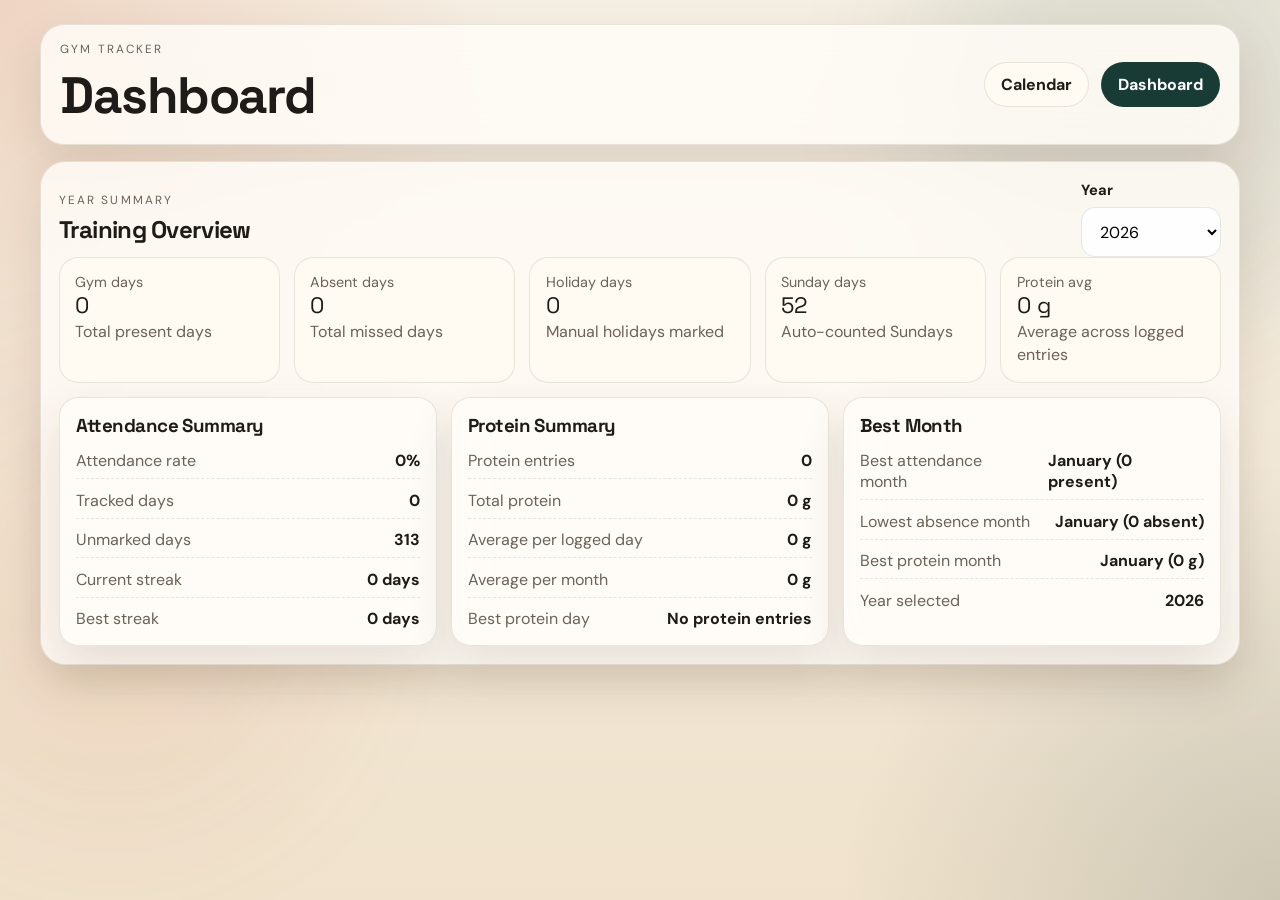
==== dashboard.html @ 84ee0b45 "Add files via upload" ====
<!DOCTYPE html>
<html lang="en">
  <head>
    <meta charset="UTF-8" />
    <meta name="viewport" content="width=device-width, initial-scale=1.0" />
    <title>Gym Attendance Dashboard</title>
    <link rel="preconnect" href="https://fonts.googleapis.com" />
    <link rel="preconnect" href="https://fonts.gstatic.com" crossorigin />
    <link
      href="https://fonts.googleapis.com/css2?family=DM+Sans:wght@400;500;700&family=Space+Grotesk:wght@500;700&display=swap"
      rel="stylesheet"
    />
    <link rel="stylesheet" href="./styles.css" />
  </head>
  <body data-page="dashboard">
    <div class="background-glow background-glow-a"></div>
    <div class="background-glow background-glow-b"></div>

    <div class="app-shell">
      <header class="topbar">
        <div>
          <p class="eyebrow">Gym Tracker</p>
          <h1 class="page-title">Dashboard</h1>
        </div>

        <nav class="nav-links">
          <a class="nav-link" href="./index.html">Calendar</a>
          <a class="nav-link active" href="./dashboard.html">Dashboard</a>
        </nav>
      </header>

      <main class="single-panel">
        <section class="dashboard-panel">
          <div class="section-heading">
            <div>
              <p class="eyebrow">Year Summary</p>
              <h2 class="section-title">Training Overview</h2>
            </div>

            <label class="field year-field">
              <span>Year</span>
              <select id="yearSelect" aria-label="Select dashboard year"></select>
            </label>
          </div>

          <div id="dashboardCards" class="metric-grid"></div>

          <div class="dashboard-secondary-grid">
            <article class="insight-card">
              <h3>Attendance Summary</h3>
              <div id="consistencyStats" class="detail-list"></div>
            </article>

            <article class="insight-card">
              <h3>Protein Summary</h3>
              <div id="nutritionStats" class="detail-list"></div>
            </article>

            <article class="insight-card">
              <h3>Best Month</h3>
              <div id="bestMonthStats" class="detail-list"></div>
            </article>
          </div>
        </section>
      </main>
    </div>

    <script src="./app.js"></script>
  </body>
</html>
---- styles.css ----
:root {
  --bg: #f5efe3;
  --bg-deep: #f0e2cc;
  --surface: rgba(255, 252, 247, 0.85);
  --surface-strong: rgba(255, 250, 242, 0.96);
  --text: #1f1b18;
  --muted: #6b6259;
  --line: rgba(76, 56, 35, 0.12);
  --shadow: 0 20px 45px rgba(63, 44, 21, 0.12);
  --present: #218652;
  --present-soft: #dff5e8;
  --absent: #c94d44;
  --absent-soft: #ffe2de;
  --holiday: #cb8b17;
  --holiday-soft: #fff0ca;
  --sunday: #5470cc;
  --sunday-soft: #e4eaff;
  --unmarked: #90857a;
  --unmarked-soft: #efe7de;
}

* {
  box-sizing: border-box;
}

body {
  margin: 0;
  min-height: 100vh;
  font-family: "DM Sans", sans-serif;
  color: var(--text);
  background:
    radial-gradient(circle at top left, rgba(208, 95, 49, 0.18), transparent 32%),
    radial-gradient(circle at bottom right, rgba(22, 60, 53, 0.16), transparent 28%),
    linear-gradient(180deg, var(--bg) 0%, var(--bg-deep) 100%);
}

button,
select,
input {
  font: inherit;
}

.background-glow {
  position: fixed;
  width: 28rem;
  height: 28rem;
  filter: blur(70px);
  border-radius: 999px;
  opacity: 0.35;
  pointer-events: none;
}

.background-glow-a {
  top: -8rem;
  right: -5rem;
  background: rgba(22, 60, 53, 0.28);
}

.background-glow-b {
  left: -7rem;
  bottom: 4rem;
  background: rgba(208, 95, 49, 0.22);
}

.app-shell {
  position: relative;
  z-index: 1;
  width: min(1200px, calc(100% - 2rem));
  margin: 0 auto;
  padding: 1.5rem 0 3rem;
}

.topbar,
.planner-panel,
.dashboard-panel,
.insight-card {
  backdrop-filter: blur(18px);
  -webkit-backdrop-filter: blur(18px);
}

.topbar,
.planner-panel,
.dashboard-panel,
.insight-card {
  background: var(--surface);
  border: 1px solid var(--line);
  box-shadow: var(--shadow);
}

.topbar {
  border-radius: 1.5rem;
  padding: 1rem 1.2rem;
  display: flex;
  justify-content: space-between;
  align-items: center;
  gap: 1rem;
  margin-bottom: 1rem;
  flex-wrap: wrap;
}

.eyebrow {
  margin: 0 0 0.4rem;
  text-transform: uppercase;
  letter-spacing: 0.18em;
  font-size: 0.74rem;
  color: var(--muted);
}

.page-title,
.section-title,
.insight-card h3 {
  margin: 0;
  font-family: "Space Grotesk", sans-serif;
  letter-spacing: -0.03em;
}

.page-title {
  font-size: clamp(2rem, 4vw, 3.2rem);
}

.nav-links {
  display: flex;
  gap: 0.75rem;
  flex-wrap: wrap;
}

.nav-link {
  text-decoration: none;
  color: var(--text);
  background: var(--surface-strong);
  border: 1px solid var(--line);
  border-radius: 999px;
  padding: 0.7rem 1rem;
  font-weight: 700;
}

.nav-link.active {
  background: #183b35;
  color: white;
}

.single-panel {
  display: grid;
}

.planner-panel,
.dashboard-panel {
  border-radius: 1.6rem;
  padding: 1.1rem;
}

.calendar-toolbar,
.section-heading {
  display: flex;
  justify-content: space-between;
  align-items: center;
  gap: 1rem;
  flex-wrap: wrap;
}

.month-heading-wrap {
  text-align: center;
}

.quick-actions {
  display: flex;
  gap: 0.7rem;
  flex-wrap: wrap;
  margin: 1rem 0;
}

.field {
  display: grid;
  gap: 0.45rem;
}

.field span {
  font-size: 0.92rem;
  font-weight: 700;
}

.year-field {
  min-width: 140px;
}

select,
.ghost-button,
.danger-button,
.status-toggle,
.protein-input {
  border: 1px solid var(--line);
  border-radius: 0.9rem;
}

select,
.protein-input {
  background: rgba(255, 255, 255, 0.9);
  padding: 0.78rem 0.85rem;
}

.ghost-button,
.danger-button,
.status-toggle {
  background: var(--surface-strong);
  padding: 0.78rem 0.95rem;
  cursor: pointer;
  transition:
    transform 150ms ease,
    background 150ms ease,
    border-color 150ms ease;
}

.ghost-button:hover,
.danger-button:hover,
.status-toggle:hover {
  transform: translateY(-1px);
}

.danger-button {
  color: #8b2f1a;
}

.legend-grid {
  display: flex;
  flex-wrap: wrap;
  gap: 0.6rem;
}

.compact-legend {
  margin-bottom: 1rem;
}

.legend-chip {
  padding: 0.5rem 0.72rem;
  border-radius: 999px;
  font-size: 0.85rem;
  font-weight: 700;
}

.legend-present {
  background: var(--present-soft);
  color: #145837;
}

.legend-absent {
  background: var(--absent-soft);
  color: #8f3029;
}

.legend-holiday {
  background: var(--holiday-soft);
  color: #8b5d09;
}

.legend-sunday {
  background: var(--sunday-soft);
  color: #3556b2;
}

.legend-unmarked {
  background: var(--unmarked-soft);
  color: #625952;
}

.weekdays,
.calendar-grid {
  display: grid;
  grid-template-columns: repeat(7, minmax(0, 1fr));
  gap: 0.65rem;
}

.weekdays {
  margin-bottom: 0.65rem;
}

.weekdays span {
  text-align: center;
  font-weight: 700;
  color: var(--muted);
}

.calendar-spacer,
.day-cell {
  aspect-ratio: 1 / 1;
  min-height: 130px;
}

.calendar-spacer {
  border-radius: 1rem;
}

.day-cell {
  border-radius: 1rem;
  border: 1px solid var(--line);
  background: var(--surface-strong);
  padding: 0.7rem;
  display: flex;
  flex-direction: column;
  gap: 0.55rem;
}

.day-cell.today {
  box-shadow: 0 0 0 2px rgba(24, 59, 53, 0.14);
  border-color: rgba(24, 59, 53, 0.4);
}

.day-cell.status-present {
  background: linear-gradient(180deg, var(--present-soft), rgba(255, 255, 255, 0.94));
}

.day-cell.status-absent {
  background: linear-gradient(180deg, var(--absent-soft), rgba(255, 255, 255, 0.94));
}

.day-cell.status-holiday {
  background: linear-gradient(180deg, var(--holiday-soft), rgba(255, 255, 255, 0.94));
}

.day-cell.status-sunday {
  background: linear-gradient(180deg, var(--sunday-soft), rgba(255, 255, 255, 0.94));
}

.day-top {
  display: flex;
  justify-content: space-between;
  align-items: start;
  gap: 0.5rem;
}

.day-number {
  font-family: "Space Grotesk", sans-serif;
  font-size: 1.2rem;
}

.day-name {
  color: var(--muted);
  font-size: 0.78rem;
  font-weight: 700;
}

.status-row {
  display: flex;
  gap: 0.4rem;
}

.status-toggle {
  flex: 1;
  padding: 0.45rem;
  font-size: 0.76rem;
  font-weight: 700;
}

.status-toggle.active[data-status="present"] {
  background: var(--present);
  color: white;
  border-color: var(--present);
}

.status-toggle.active[data-status="absent"] {
  background: var(--absent);
  color: white;
  border-color: var(--absent);
}

.status-note {
  margin-top: auto;
  font-size: 0.76rem;
  color: var(--muted);
  min-height: 1rem;
}

.protein-wrap {
  display: grid;
  gap: 0.3rem;
}

.protein-wrap label {
  font-size: 0.74rem;
  color: var(--muted);
}

.month-summary {
  display: grid;
  gap: 0.8rem;
  margin-top: 1rem;
}

.summary-wide {
  grid-template-columns: repeat(4, minmax(0, 1fr));
}

.summary-card,
.metric-card {
  background: var(--surface-strong);
  border: 1px solid var(--line);
  border-radius: 1.2rem;
  padding: 0.95rem;
}

.summary-card h3,
.metric-card p {
  margin: 0;
}

.summary-card h3,
.metric-label {
  color: var(--muted);
  font-size: 0.9rem;
}

.summary-card strong,
.metric-value {
  display: block;
  margin-top: 0.35rem;
  font-family: "Space Grotesk", sans-serif;
  font-size: 1.4rem;
}

.summary-card small,
.metric-subtext {
  display: block;
  margin-top: 0.35rem;
  color: var(--muted);
  line-height: 1.45;
}

.metric-grid {
  display: grid;
  grid-template-columns: repeat(5, minmax(0, 1fr));
  gap: 0.9rem;
}

.dashboard-secondary-grid {
  display: grid;
  grid-template-columns: repeat(3, minmax(0, 1fr));
  gap: 0.9rem;
  margin-top: 0.9rem;
}

.insight-card {
  border-radius: 1.2rem;
  padding: 1rem;
}

.detail-list {
  display: grid;
  gap: 0.65rem;
  margin-top: 0.8rem;
}

.detail-row {
  display: flex;
  justify-content: space-between;
  gap: 1rem;
  border-bottom: 1px dashed var(--line);
  padding-bottom: 0.45rem;
}

.detail-row:last-child {
  border-bottom: 0;
  padding-bottom: 0;
}

.detail-row span:first-child {
  color: var(--muted);
}

@media (max-width: 1000px) {
  .metric-grid,
  .dashboard-secondary-grid,
  .summary-wide {
    grid-template-columns: repeat(2, minmax(0, 1fr));
  }

  .calendar-spacer,
  .day-cell {
    min-height: 118px;
  }
}

@media (max-width: 760px) {
  .app-shell {
    width: min(100% - 1rem, 1200px);
    padding-top: 1rem;
  }

  .metric-grid,
  .dashboard-secondary-grid,
  .summary-wide {
    grid-template-columns: 1fr;
  }

  .weekdays,
  .calendar-grid {
    gap: 0.35rem;
  }

  .calendar-spacer,
  .day-cell {
    min-height: 112px;
    padding: 0.5rem;
  }

  .status-row {
    flex-direction: column;
  }
}
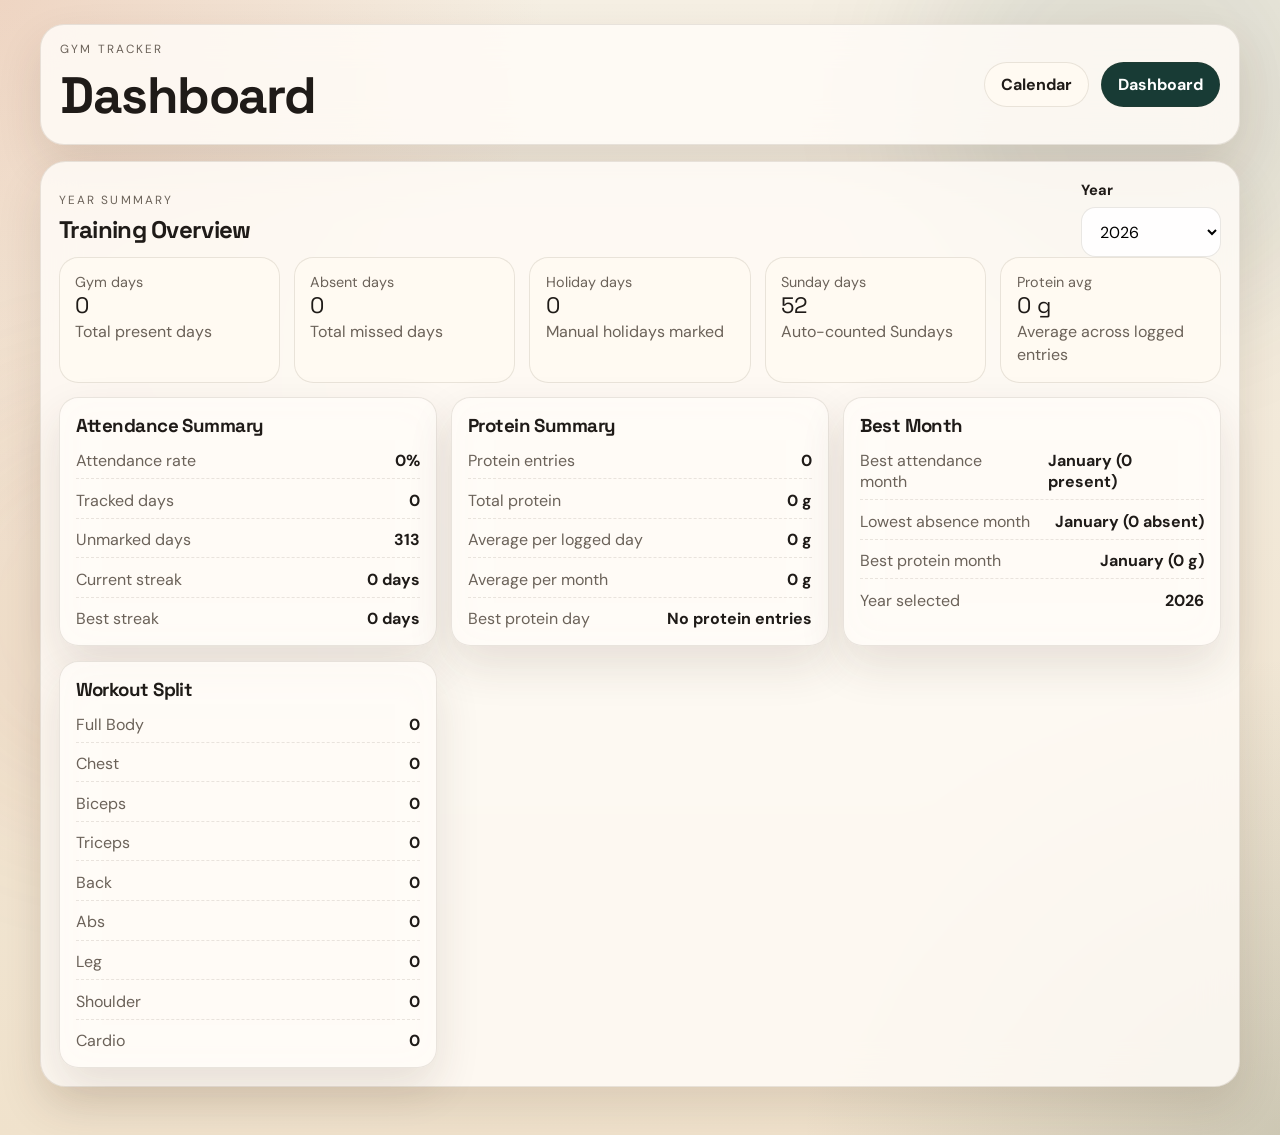
==== commit 714ba954: "Add Workout Split section to dashboard" ====
--- a/dashboard.html
+++ b/dashboard.html
@@ -60,6 +60,11 @@
               <h3>Best Month</h3>
               <div id="bestMonthStats" class="detail-list"></div>
             </article>
+
+            <article class="insight-card">
+              <h3>Workout Split</h3>
+              <div id="workoutSplitStats" class="detail-list"></div>
+            </article>
           </div>
         </section>
       </main>
--- a/styles.css
+++ b/styles.css
@@ -490,18 +490,56 @@
     grid-template-columns: 1fr;
   }
 
-  .weekdays,
+  .weekdays {
+    display: none;
+  }
+
   .calendar-grid {
-    gap: 0.35rem;
-  }
-
-  .calendar-spacer,
+    grid-template-columns: 1fr;
+    gap: 0.55rem;
+  }
+
+  .calendar-spacer {
+    display: none;
+  }
+
   .day-cell {
-    min-height: 112px;
-    padding: 0.5rem;
+    aspect-ratio: auto;
+    min-height: auto;
+    padding: 0.8rem;
+    gap: 0.7rem;
+    border-radius: 1.1rem;
+  }
+
+  .day-top {
+    align-items: center;
+  }
+
+  .day-number {
+    font-size: 1.35rem;
+  }
+
+  .day-name {
+    font-size: 0.86rem;
   }
 
   .status-row {
-    flex-direction: column;
-  }
-}
+    display: grid;
+    grid-template-columns: repeat(2, minmax(0, 1fr));
+    gap: 0.55rem;
+  }
+
+  .status-toggle {
+    min-height: 44px;
+    font-size: 0.84rem;
+  }
+
+  .protein-input {
+    min-height: 44px;
+  }
+
+  .status-note {
+    min-height: 0;
+    font-size: 0.82rem;
+  }
+}
